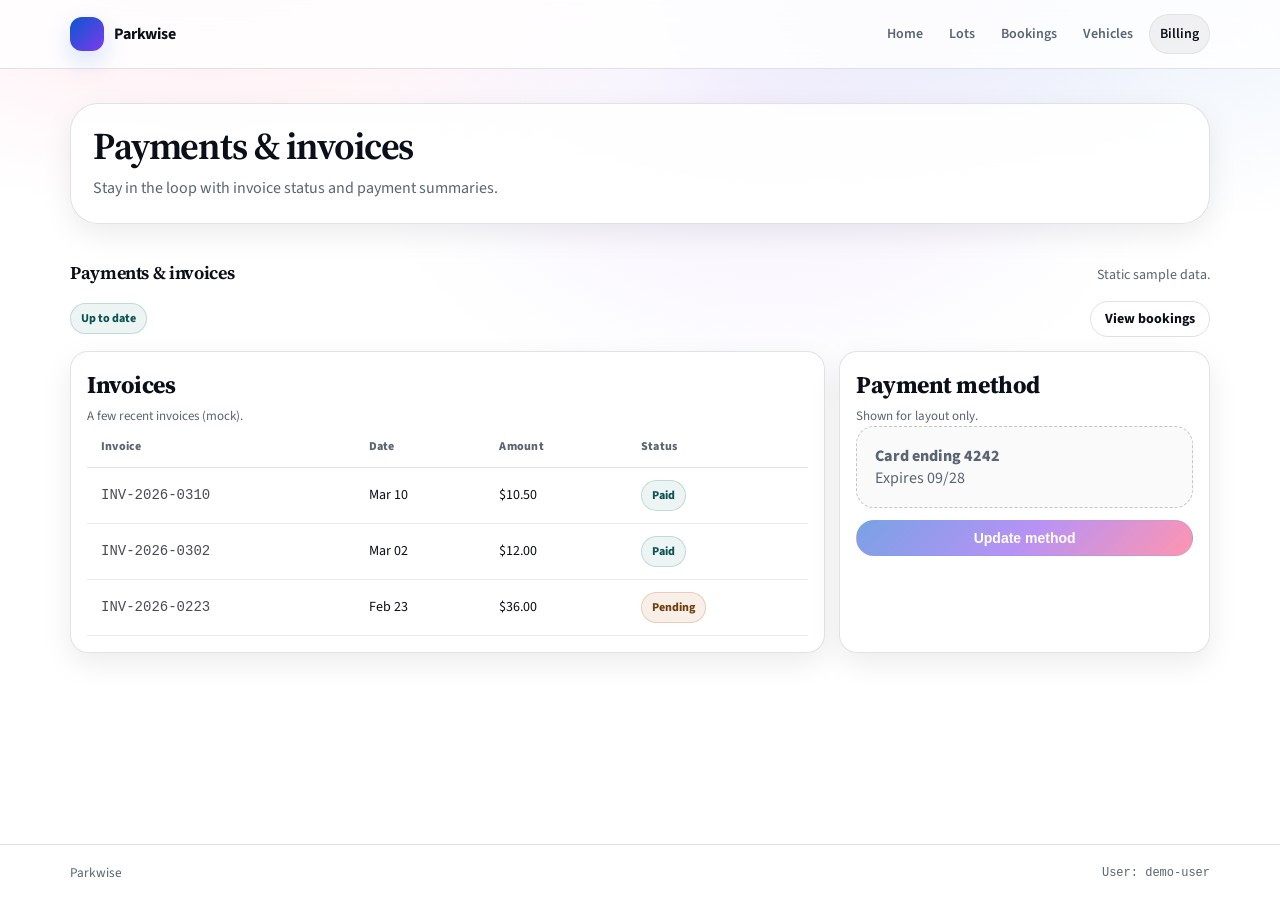
==== billing.html @ 49aec295 "Converted to just html css" ====
<!doctype html>
<html lang="en">
  <head>
    <meta charset="UTF-8" />
    <meta name="viewport" content="width=device-width, initial-scale=1.0" />
    <meta name="color-scheme" content="light" />
    <title>Billing — Parkwise</title>
    <meta name="description" content="Payments and invoices." />
    <link rel="preconnect" href="https://fonts.googleapis.com" />
    <link rel="preconnect" href="https://fonts.gstatic.com" crossorigin />
    <link
      href="https://fonts.googleapis.com/css2?family=Source+Sans+3:wght@400;600;700&family=Source+Serif+4:wght@500;650;700&display=swap"
      rel="stylesheet"
    />
    <link rel="stylesheet" href="./styles.css" />
  </head>
  <body>
    <a class="skip-link" href="#main">Skip to content</a>
    <div class="app-shell">
      <header class="topbar">
        <div class="container">
          <div class="topbar-inner">
            <a class="brand" href="./index.html">
              <span class="brand-mark" aria-hidden="true"></span>
              <span>Parkwise</span>
            </a>
            <nav class="nav" aria-label="Primary">
              <a href="./index.html">Home</a>
              <a href="./lots.html">Lots</a>
              <a href="./bookings.html">Bookings</a>
              <a href="./vehicles.html">Vehicles</a>
              <a href="./billing.html" aria-current="page">Billing</a>
            </nav>
          </div>
        </div>
      </header>

      <main id="main">
        <section class="page-hero">
          <div class="container">
            <div class="page-hero-card">
              <h1 class="page-hero-title">Payments &amp; invoices</h1>
              <p class="page-hero-sub">Stay in the loop with invoice status and payment summaries.</p>
            </div>
          </div>
        </section>

        <section class="section">
          <div class="container">
            <div class="section-head">
              <h1 class="section-title">Payments &amp; invoices</h1>
              <p class="section-sub">Static sample data.</p>
            </div>

            <div class="toolbar">
              <div class="toolbar-left">
                <span class="badge badge--success">Up to date</span>
              </div>
              <div class="toolbar-right">
                <a class="btn btn--ghost" href="./bookings.html">View bookings</a>
              </div>
            </div>

            <div class="grid">
              <div class="card" style="grid-column: span 8;">
                <div class="card-body">
                  <h2 class="card-title">Invoices</h2>
                  <p class="card-meta">A few recent invoices (mock).</p>
                  <table class="table" aria-label="Invoices table">
                    <thead>
                      <tr>
                        <th>Invoice</th>
                        <th>Date</th>
                        <th>Amount</th>
                        <th>Status</th>
                      </tr>
                    </thead>
                    <tbody>
                      <tr>
                        <td class="mono">INV-2026-0310</td>
                        <td>Mar 10</td>
                        <td>$10.50</td>
                        <td><span class="badge badge--success">Paid</span></td>
                      </tr>
                      <tr>
                        <td class="mono">INV-2026-0302</td>
                        <td>Mar 02</td>
                        <td>$12.00</td>
                        <td><span class="badge badge--success">Paid</span></td>
                      </tr>
                      <tr>
                        <td class="mono">INV-2026-0223</td>
                        <td>Feb 23</td>
                        <td>$36.00</td>
                        <td><span class="badge badge--warning">Pending</span></td>
                      </tr>
                    </tbody>
                  </table>
                </div>
              </div>

              <div class="card" style="grid-column: span 4;">
                <div class="card-body">
                  <h2 class="card-title">Payment method</h2>
                  <p class="card-meta">Shown for layout only.</p>
                  <div class="empty">
                    <div style="font-weight: 800;">Card ending 4242</div>
                    <div>Expires 09/28</div>
                  </div>
                  <div class="card-row">
                    <button class="btn btn--block btn--primary" type="button" disabled>Update method</button>
                  </div>
                </div>
              </div>
            </div>
          </div>
        </section>
      </main>

      <footer class="footer">
        <div class="container">
          <div class="footer-inner">
            <small>Parkwise</small>
            <small class="mono">User: demo-user</small>
          </div>
        </div>
      </footer>
    </div>
  </body>
</html>
---- styles.css ----
/* Typography inspired by Adobe Careers University layout. */
:root{
  --bg: #ffffff;
  --bg-elev: #fbfbfd;
  --bg-soft: #f6f7fb;
  --text: #0b0f19;
  --muted: #5a6473;
  --border: rgba(15, 23, 42, .12);
  --shadow: 0 18px 50px rgba(2, 6, 23, .08);
  --shadow-soft: 0 10px 30px rgba(2, 6, 23, .08);
  --focus: 2px solid rgba(11, 87, 208, .50);

  --brand: #0b57d0;
  --brand-2: #7c3aed;
  --accent: #ff2e63;
  --success: #0f766e;
  --warning: #b45309;
  --danger: #b42318;

  --radius-sm: 12px;
  --radius-md: 18px;
  --radius-lg: 28px;

  --container: 1180px;
  --gutter: 20px;

  --font-sans: "Source Sans 3", ui-sans-serif, system-ui, -apple-system, "Segoe UI", Roboto, Helvetica, Arial, "Apple Color Emoji","Segoe UI Emoji";
  --font-serif: "Source Serif 4", ui-serif, Georgia, Cambria, "Times New Roman", Times, serif;
  --font: var(--font-sans);
  --mono: ui-monospace, SFMono-Regular, Menlo, Monaco, Consolas, "Liberation Mono", "Courier New", monospace;
}

*{ box-sizing: border-box; }
html, body{ height: 100%; }
body{
  margin: 0;
  font-family: var(--font);
  color: var(--text);
  background:
    radial-gradient(900px 560px at 16% -10%, rgba(255, 46, 99, .12), transparent 55%),
    radial-gradient(950px 620px at 86% -14%, rgba(11, 87, 208, .12), transparent 58%),
    radial-gradient(700px 520px at 60% 12%, rgba(124, 58, 237, .08), transparent 60%),
    var(--bg);
}

a{ color: inherit; text-decoration: none; }
a:hover{ text-decoration: none; }

h1, h2, h3{
  font-family: var(--font-serif);
  font-weight: 650;
  letter-spacing: -0.03em;
}

p{ line-height: 1.6; }

.skip-link{
  position: absolute;
  top: 10px;
  left: 10px;
  padding: 10px 12px;
  border-radius: 10px;
  background: var(--bg);
  border: 1px solid var(--border);
  box-shadow: var(--shadow-soft);
  transform: translateY(-200%);
  transition: transform .18s ease;
  z-index: 9999;
}
.skip-link:focus{ transform: translateY(0); outline: none; }

.container{
  max-width: var(--container);
  margin: 0 auto;
  padding: 0 var(--gutter);
}

.app-shell{
  min-height: 100%;
  display: flex;
  flex-direction: column;
}

.topbar{
  position: sticky;
  top: 0;
  z-index: 50;
  background: rgba(255, 255, 255, .82);
  backdrop-filter: blur(14px);
  border-bottom: 1px solid var(--border);
}
.topbar-inner{
  display: flex;
  align-items: center;
  justify-content: space-between;
  gap: 14px;
  padding: 14px 0;
}
.brand{
  display: flex;
  align-items: center;
  gap: 10px;
  font-weight: 700;
  letter-spacing: -0.01em;
}
.brand-mark{
  width: 34px;
  height: 34px;
  border-radius: 12px;
  background: linear-gradient(135deg, rgba(11, 87, 208, 1), rgba(124, 58, 237, 1));
  box-shadow: 0 10px 26px rgba(11,87,208,.18);
}
.nav{
  display: flex;
  align-items: center;
  gap: 6px;
  flex-wrap: wrap;
}
.nav a{
  padding: 9px 10px;
  border-radius: 999px;
  color: var(--muted);
  font-weight: 600;
  font-size: 14px;
}
.nav a[aria-current="page"]{
  color: var(--text);
  background: rgba(2, 6, 23, .05);
  border: 1px solid rgba(2, 6, 23, .06);
}

.nav a:focus{ outline: var(--focus); outline-offset: 2px; }

main{
  flex: 1 1 auto;
}

.hero{
  padding: 54px 0 10px;
}
.hero-grid{
  display: grid;
  grid-template-columns: 1.2fr .8fr;
  gap: 22px;
  align-items: stretch;
}
.hero-card{
  border: 1px solid var(--border);
  background: linear-gradient(180deg, rgba(255,255,255,.86), rgba(255,255,255,.96));
  border-radius: var(--radius-lg);
  padding: 28px;
  box-shadow: var(--shadow-soft);
  overflow: hidden;
  position: relative;
}
.hero-card::before{
  content: "";
  position: absolute;
  inset: -80px -80px auto auto;
  width: 320px;
  height: 320px;
  border-radius: 999px;
  background: radial-gradient(circle at 30% 30%, rgba(255, 46, 99, .16), rgba(124, 58, 237, .14), rgba(11, 87, 208, .12), transparent 72%);
  filter: blur(2px);
}
.hero h1{
  margin: 0 0 10px;
  font-size: clamp(34px, 4.2vw, 56px);
  letter-spacing: -0.05em;
  line-height: 1.05;
}
.hero p{
  margin: 0 0 18px;
  max-width: 62ch;
  color: var(--muted);
  line-height: 1.55;
}
.hero-aside{
  border: 1px solid var(--border);
  background: linear-gradient(180deg, rgba(246, 247, 251, .76), rgba(255, 255, 255, .86));
  border-radius: var(--radius-lg);
  padding: 18px;
  box-shadow: var(--shadow-soft);
}

.hero-media{
  border: 1px solid rgba(15, 23, 42, .10);
  background: var(--bg-soft);
  border-radius: var(--radius-lg);
  overflow: hidden;
  box-shadow: var(--shadow-soft);
}
.hero-media img{
  width: 100%;
  height: 100%;
  object-fit: cover;
  display: block;
}

.page-hero{
  padding: 34px 0 8px;
}
.page-hero-grid{
  display: grid;
  grid-template-columns: 1.25fr .75fr;
  gap: 18px;
  align-items: stretch;
}
.page-hero-card{
  border: 1px solid var(--border);
  background: linear-gradient(180deg, rgba(255,255,255,.86), rgba(255,255,255,.96));
  border-radius: var(--radius-lg);
  padding: 22px;
  box-shadow: var(--shadow-soft);
}
.page-hero-title{
  margin: 0 0 8px;
  font-size: clamp(26px, 3.0vw, 38px);
  line-height: 1.1;
}
.page-hero-sub{
  margin: 0;
  color: var(--muted);
  max-width: 66ch;
}
.page-hero-media{
  border: 1px solid rgba(15, 23, 42, .10);
  background: var(--bg-soft);
  border-radius: var(--radius-lg);
  overflow: hidden;
  box-shadow: var(--shadow-soft);
}
.page-hero-media img{
  width: 100%;
  height: 100%;
  display: block;
  object-fit: cover;
}
.stat{
  display: grid;
  grid-template-columns: 1fr auto;
  align-items: baseline;
  padding: 12px 12px;
  border-radius: 14px;
  border: 1px solid rgba(2, 6, 23, .06);
  background: rgba(255, 255, 255, .7);
}
.stat + .stat{ margin-top: 10px; }
.stat .stat-key{ font-size: 13px; color: var(--muted); font-weight: 600; }
.stat .stat-value{ font-size: 20px; font-weight: 760; letter-spacing: -0.03em; }

.section{
  padding: 18px 0 40px;
}
.section-head{
  display: flex;
  align-items: baseline;
  justify-content: space-between;
  gap: 12px;
  margin: 10px 0 14px;
}
.section-title{
  margin: 0;
  font-size: 18px;
  letter-spacing: -0.02em;
}
.section-sub{
  margin: 0;
  color: var(--muted);
  font-size: 14px;
}

.grid{
  display: grid;
  grid-template-columns: repeat(12, 1fr);
  gap: 14px;
}

.card{
  border: 1px solid var(--border);
  background: rgba(255,255,255,.86);
  border-radius: var(--radius-md);
  box-shadow: var(--shadow-soft);
  overflow: hidden;
}

.card-media{
  aspect-ratio: 16 / 9;
  background: var(--bg-soft);
  border-bottom: 1px solid rgba(15, 23, 42, .08);
}
.card-media img{
  width: 100%;
  height: 100%;
  object-fit: cover;
  display: block;
}
.card-body{ padding: 16px; }
.card-title{
  margin: 0 0 6px;
  font-weight: 740;
  letter-spacing: -0.02em;
}
.card-meta{
  margin: 0;
  color: var(--muted);
  font-size: 13px;
  line-height: 1.45;
}
.card-row{
  display: flex;
  align-items: center;
  justify-content: space-between;
  gap: 12px;
  margin-top: 12px;
}

.pill-row{
  display: flex;
  flex-wrap: wrap;
  gap: 8px;
  margin-top: 10px;
}
.pill{
  display: inline-flex;
  align-items: center;
  gap: 6px;
  font-size: 12px;
  font-weight: 650;
  color: rgba(2, 6, 23, .78);
  padding: 6px 10px;
  border-radius: 999px;
  border: 1px solid rgba(2, 6, 23, .10);
  background: rgba(2, 6, 23, .03);
}
.dot{
  width: 7px;
  height: 7px;
  border-radius: 999px;
  background: rgba(2, 6, 23, .35);
}
.dot--success{ background: rgba(15, 118, 110, .9); }
.dot--warning{ background: rgba(180, 83, 9, .9); }
.dot--danger{ background: rgba(180, 35, 24, .9); }

.btn{
  border: 1px solid rgba(2, 6, 23, .12);
  background: rgba(255,255,255,.9);
  color: var(--text);
  font-weight: 700;
  border-radius: 999px;
  padding: 10px 14px;
  cursor: pointer;
  transition: transform .06s ease, box-shadow .16s ease, background .16s ease;
  display: inline-flex;
  align-items: center;
  justify-content: center;
  gap: 8px;
  font-size: 14px;
  line-height: 1;
  user-select: none;
}
.btn:hover{
  background: rgba(2, 6, 23, .03);
  box-shadow: 0 12px 24px rgba(2, 6, 23, .10);
}
.btn:active{ transform: translateY(1px); }
.btn:focus{ outline: var(--focus); outline-offset: 2px; }
.btn--primary{
  border: 1px solid rgba(11, 87, 208, .20);
  background: linear-gradient(135deg, rgba(11, 87, 208, 1), rgba(124, 58, 237, 1), rgba(255, 46, 99, .92));
  color: #fff;
}
.btn--primary:hover{
  box-shadow: 0 16px 30px rgba(11,87,208,.22);
}
.btn--danger{
  border: 1px solid rgba(180, 35, 24, .22);
  background: rgba(180, 35, 24, .08);
  color: rgba(120, 15, 10, .98);
}
.btn--ghost{
  background: transparent;
  border: 1px solid rgba(2,6,23,.12);
}
.btn--small{ padding: 8px 12px; font-size: 13px; }
.btn--block{ width: 100%; }
.btn[disabled]{ opacity: .55; cursor: not-allowed; box-shadow: none; }

.form{
  display: grid;
  gap: 12px;
}
.form-row{
  display: grid;
  grid-template-columns: 1fr 1fr;
  gap: 12px;
}
.field label{
  display: block;
  font-size: 12px;
  color: var(--muted);
  margin-bottom: 6px;
  font-weight: 700;
}
.control{
  width: 100%;
  padding: 11px 12px;
  border-radius: 14px;
  border: 1px solid rgba(2,6,23,.14);
  background: rgba(255,255,255,.92);
  font: inherit;
  font-size: 14px;
  color: var(--text);
}
.control:focus{
  outline: var(--focus);
  outline-offset: 2px;
}
.control::placeholder{ color: rgba(90, 100, 115, .75); }

.toolbar{
  display: flex;
  align-items: center;
  justify-content: space-between;
  gap: 10px;
  flex-wrap: wrap;
  margin: 10px 0 14px;
}
.toolbar-left, .toolbar-right{
  display: flex;
  align-items: center;
  gap: 10px;
  flex-wrap: wrap;
}

.table{
  width: 100%;
  border-collapse: collapse;
}
.table th{
  text-align: left;
  font-size: 12px;
  color: var(--muted);
  letter-spacing: .02em;
  font-weight: 800;
  padding: 12px 14px;
  border-bottom: 1px solid rgba(2,6,23,.10);
}
.table td{
  padding: 12px 14px;
  border-bottom: 1px solid rgba(2,6,23,.08);
  font-size: 14px;
}
.table tr:hover td{
  background: rgba(2, 6, 23, .02);
}
.mono{ font-family: var(--mono); font-size: 12px; color: rgba(2,6,23,.72); }

.badge{
  display: inline-flex;
  align-items: center;
  gap: 6px;
  font-size: 12px;
  font-weight: 750;
  padding: 6px 10px;
  border-radius: 999px;
  border: 1px solid rgba(2, 6, 23, .10);
  background: rgba(2, 6, 23, .03);
}
.badge--success{ border-color: rgba(15,118,110,.20); background: rgba(15,118,110,.08); color: rgba(7,79,76,.98); }
.badge--warning{ border-color: rgba(180,83,9,.22); background: rgba(180,83,9,.09); color: rgba(107,58,7,.98); }
.badge--danger{ border-color: rgba(180,35,24,.22); background: rgba(180,35,24,.09); color: rgba(120,15,10,.98); }

.footer{
  border-top: 1px solid var(--border);
  background: rgba(255,255,255,.78);
}
.footer-inner{
  padding: 18px 0;
  display: flex;
  align-items: center;
  justify-content: space-between;
  gap: 12px;
  flex-wrap: wrap;
}
.footer small{ color: var(--muted); }

.toast-host{
  position: fixed;
  right: 16px;
  bottom: 16px;
  display: grid;
  gap: 10px;
  z-index: 120;
}
.toast{
  width: min(420px, calc(100vw - 32px));
  border-radius: 16px;
  border: 1px solid rgba(2,6,23,.14);
  background: rgba(255,255,255,.92);
  box-shadow: var(--shadow);
  padding: 12px 12px;
  display: grid;
  grid-template-columns: 1fr auto;
  gap: 10px;
  align-items: start;
}
.toast .toast-title{ font-weight: 800; margin: 0 0 4px; letter-spacing: -0.01em; }
.toast .toast-message{ margin: 0; color: var(--muted); font-size: 13px; line-height: 1.45; }

.modal-backdrop{
  position: fixed;
  inset: 0;
  background: rgba(2, 6, 23, .46);
  backdrop-filter: blur(8px);
  display: grid;
  place-items: center;
  z-index: 110;
  padding: 20px;
}
.modal{
  width: min(720px, 100%);
  border-radius: 22px;
  border: 1px solid rgba(255,255,255,.18);
  background: rgba(255,255,255,.96);
  box-shadow: var(--shadow);
  overflow: hidden;
}
.modal-head{
  padding: 14px 16px;
  display: flex;
  align-items: center;
  justify-content: space-between;
  gap: 12px;
  border-bottom: 1px solid rgba(2,6,23,.10);
}
.modal-head h3{
  margin: 0;
  font-size: 15px;
  letter-spacing: -0.02em;
}
.modal-body{ padding: 16px; }
.modal-foot{
  padding: 14px 16px;
  display: flex;
  justify-content: flex-end;
  gap: 10px;
  border-top: 1px solid rgba(2,6,23,.10);
}

.empty{
  border: 1px dashed rgba(2,6,23,.22);
  background: rgba(2,6,23,.02);
  border-radius: 18px;
  padding: 18px;
  color: var(--muted);
}

.noscript{
  margin: 14px;
  padding: 12px 14px;
  border-radius: 14px;
  border: 1px solid rgba(180,35,24,.22);
  background: rgba(180,35,24,.08);
  color: rgba(120,15,10,.98);
}

@media (max-width: 920px){
  .hero-grid{ grid-template-columns: 1fr; }
  .page-hero-grid{ grid-template-columns: 1fr; }
  .form-row{ grid-template-columns: 1fr; }
}
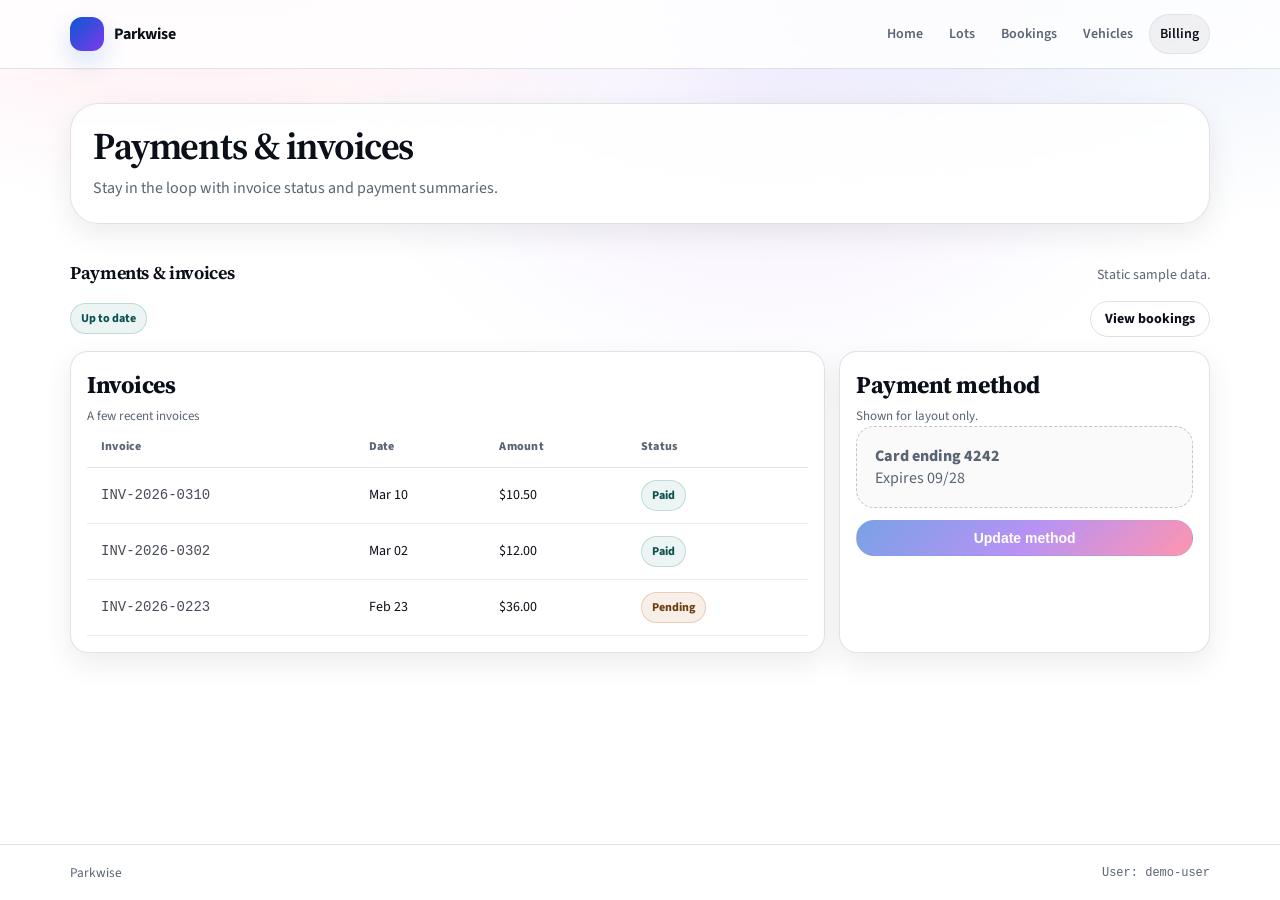
==== commit 9ad23837: "Improved UI" ====
--- a/billing.html
+++ b/billing.html
@@ -65,7 +65,7 @@
               <div class="card" style="grid-column: span 8;">
                 <div class="card-body">
                   <h2 class="card-title">Invoices</h2>
-                  <p class="card-meta">A few recent invoices (mock).</p>
+                  <p class="card-meta">A few recent invoices</p>
                   <table class="table" aria-label="Invoices table">
                     <thead>
                       <tr>
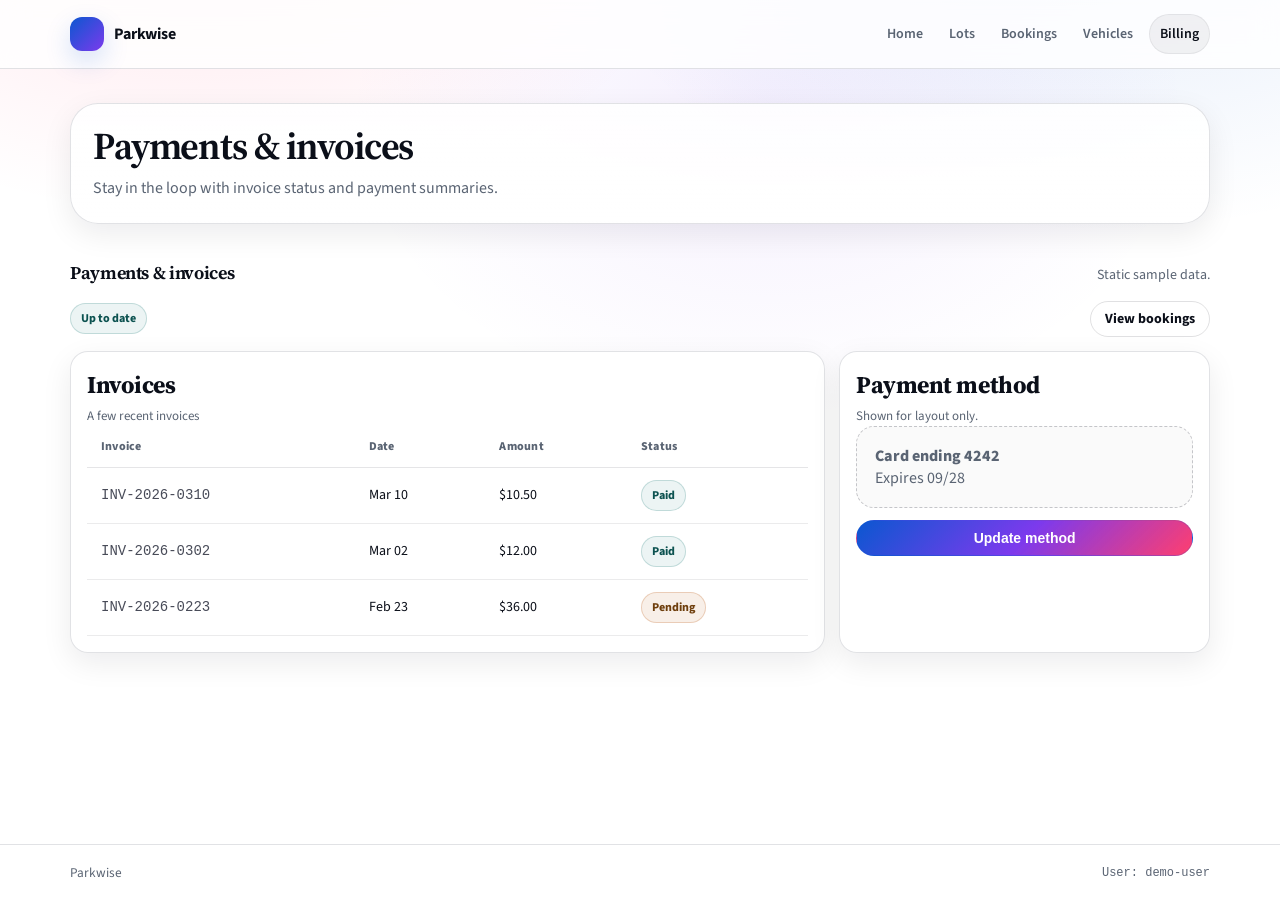
==== commit 922f6ad5: "Added js" ====
--- a/billing.html
+++ b/billing.html
@@ -108,7 +108,7 @@
                     <div>Expires 09/28</div>
                   </div>
                   <div class="card-row">
-                    <button class="btn btn--block btn--primary" type="button" disabled>Update method</button>
+                    <button class="btn btn--block btn--primary" type="button" data-action="update-payment">Update method</button>
                   </div>
                 </div>
               </div>
@@ -126,5 +126,6 @@
         </div>
       </footer>
     </div>
+    <script type="module" src="./js/main.js"></script>
   </body>
 </html>
--- a/styles.css
+++ b/styles.css
@@ -1,4 +1,3 @@
-/* Typography inspired by Adobe Careers University layout. */
 :root{
   --bg: #ffffff;
   --bg-elev: #fbfbfd;
@@ -296,6 +295,61 @@
   display: block;
 }
 .card-body{ padding: 16px; }
+
+.slot-grid{
+  display: flex;
+  flex-wrap: wrap;
+  gap: 10px;
+}
+.slot-option{
+  cursor: pointer;
+  border: 1px solid rgba(2,6,23,.12);
+  background: rgba(255,255,255,.9);
+  padding: 10px 14px;
+  border-radius: 12px;
+  font-weight: 600;
+  font-size: 14px;
+}
+.slot-option:hover{ background: rgba(2,6,23,.04); }
+.slot-option--selected{
+  border-color: var(--brand);
+  background: rgba(11,87,208,.08);
+  color: var(--brand);
+}
+.slot-type-btn{
+  cursor: pointer;
+  border: 1px solid rgba(2,6,23,.12);
+  background: rgba(255,255,255,.9);
+  padding: 8px 14px;
+  border-radius: 999px;
+  font-weight: 600;
+  font-size: 14px;
+}
+.slot-type-btn[aria-selected="true"]{
+  border-color: var(--brand);
+  background: rgba(11,87,208,.08);
+  color: var(--brand);
+}
+
+.payment-layout{
+  display: grid;
+  grid-template-columns: 1fr 1.2fr;
+  gap: 24px;
+  align-items: start;
+}
+@media (max-width: 720px){ .payment-layout{ grid-template-columns: 1fr; } }
+.payment-order{ max-width: 360px; }
+.payment-summary{
+  margin: 0;
+  display: grid;
+  grid-template-columns: 1fr auto;
+  gap: 8px 24px;
+  font-size: 14px;
+}
+.payment-summary dt{ color: var(--muted); font-weight: 600; }
+.payment-summary dd{ margin: 0; }
+.payment-summary .payment-total{ font-size: 16px; font-weight: 700; margin-top: 10px; padding-top: 10px; border-top: 1px solid var(--border); }
+.payment-form-card{ max-width: 420px; }
 .card-title{
   margin: 0 0 6px;
   font-weight: 740;
@@ -508,6 +562,9 @@
 }
 .toast .toast-title{ font-weight: 800; margin: 0 0 4px; letter-spacing: -0.01em; }
 .toast .toast-message{ margin: 0; color: var(--muted); font-size: 13px; line-height: 1.45; }
+.toast--success{ border-color: rgba(15,118,110,.25); background: rgba(15,118,110,.06); }
+.toast--error{ border-color: rgba(180,35,24,.25); background: rgba(180,35,24,.06); }
+.toast--info{ border-color: rgba(11,87,208,.2); background: rgba(11,87,208,.04); }
 
 .modal-backdrop{
   position: fixed;
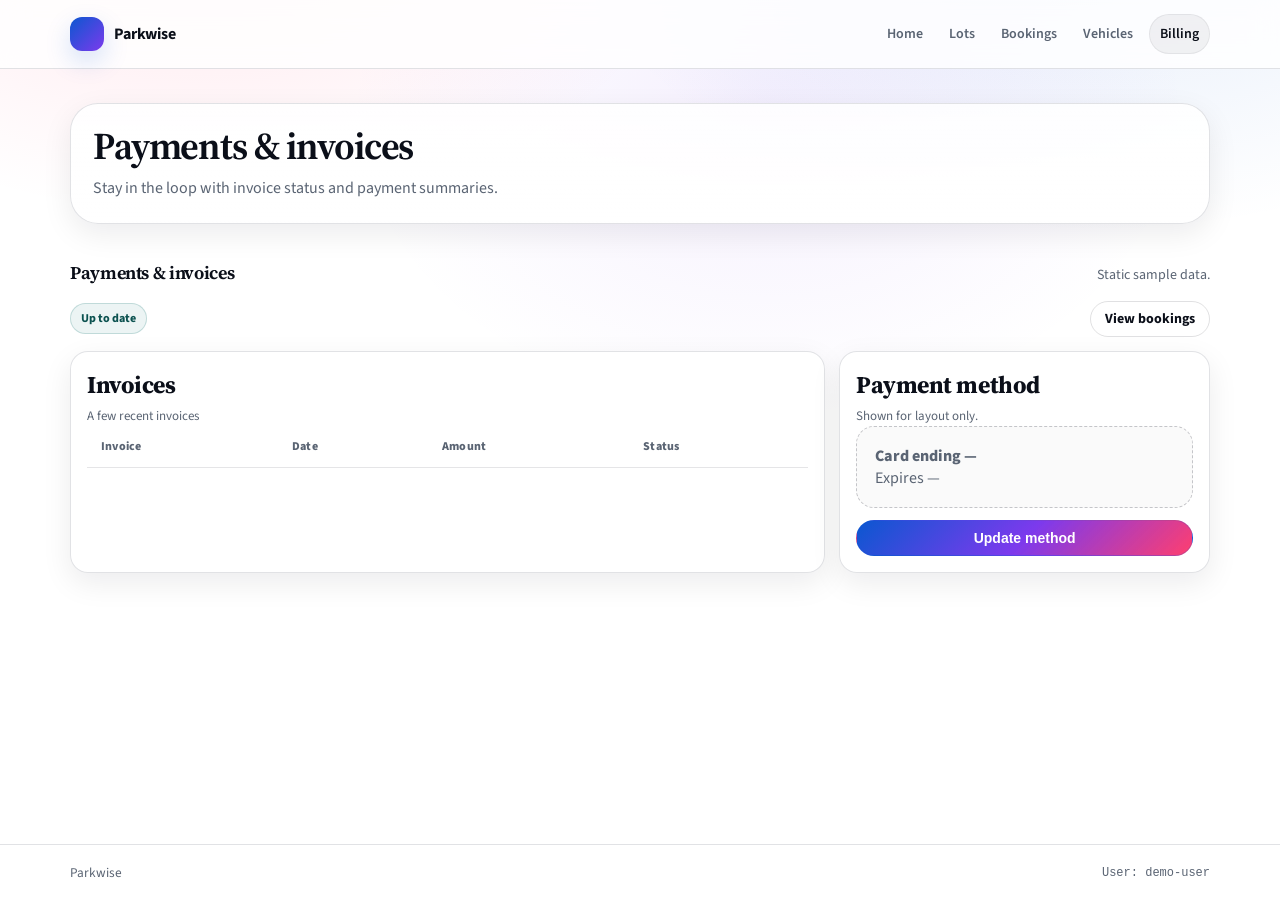
==== commit 22b14f20: "Updated to use local storage" ====
--- a/billing.html
+++ b/billing.html
@@ -75,25 +75,7 @@
                         <th>Status</th>
                       </tr>
                     </thead>
-                    <tbody>
-                      <tr>
-                        <td class="mono">INV-2026-0310</td>
-                        <td>Mar 10</td>
-                        <td>$10.50</td>
-                        <td><span class="badge badge--success">Paid</span></td>
-                      </tr>
-                      <tr>
-                        <td class="mono">INV-2026-0302</td>
-                        <td>Mar 02</td>
-                        <td>$12.00</td>
-                        <td><span class="badge badge--success">Paid</span></td>
-                      </tr>
-                      <tr>
-                        <td class="mono">INV-2026-0223</td>
-                        <td>Feb 23</td>
-                        <td>$36.00</td>
-                        <td><span class="badge badge--warning">Pending</span></td>
-                      </tr>
+                    <tbody data-invoices-list>
                     </tbody>
                   </table>
                 </div>
@@ -103,9 +85,9 @@
                 <div class="card-body">
                   <h2 class="card-title">Payment method</h2>
                   <p class="card-meta">Shown for layout only.</p>
-                  <div class="empty">
-                    <div style="font-weight: 800;">Card ending 4242</div>
-                    <div>Expires 09/28</div>
+                  <div class="empty" data-payment-summary>
+                    <div style="font-weight: 800;">Card ending —</div>
+                    <div>Expires —</div>
                   </div>
                   <div class="card-row">
                     <button class="btn btn--block btn--primary" type="button" data-action="update-payment">Update method</button>
--- a/styles.css
+++ b/styles.css
@@ -387,6 +387,14 @@
   border: 1px solid rgba(2, 6, 23, .10);
   background: rgba(2, 6, 23, .03);
 }
+
+/* Ensure selected slot styling wins over generic .pill styling */
+.slot-option.slot-option--selected{
+  border-color: var(--brand);
+  background: rgba(11,87,208,.10);
+  color: var(--brand);
+  box-shadow: 0 0 0 3px rgba(11,87,208,.18);
+}
 .dot{
   width: 7px;
   height: 7px;
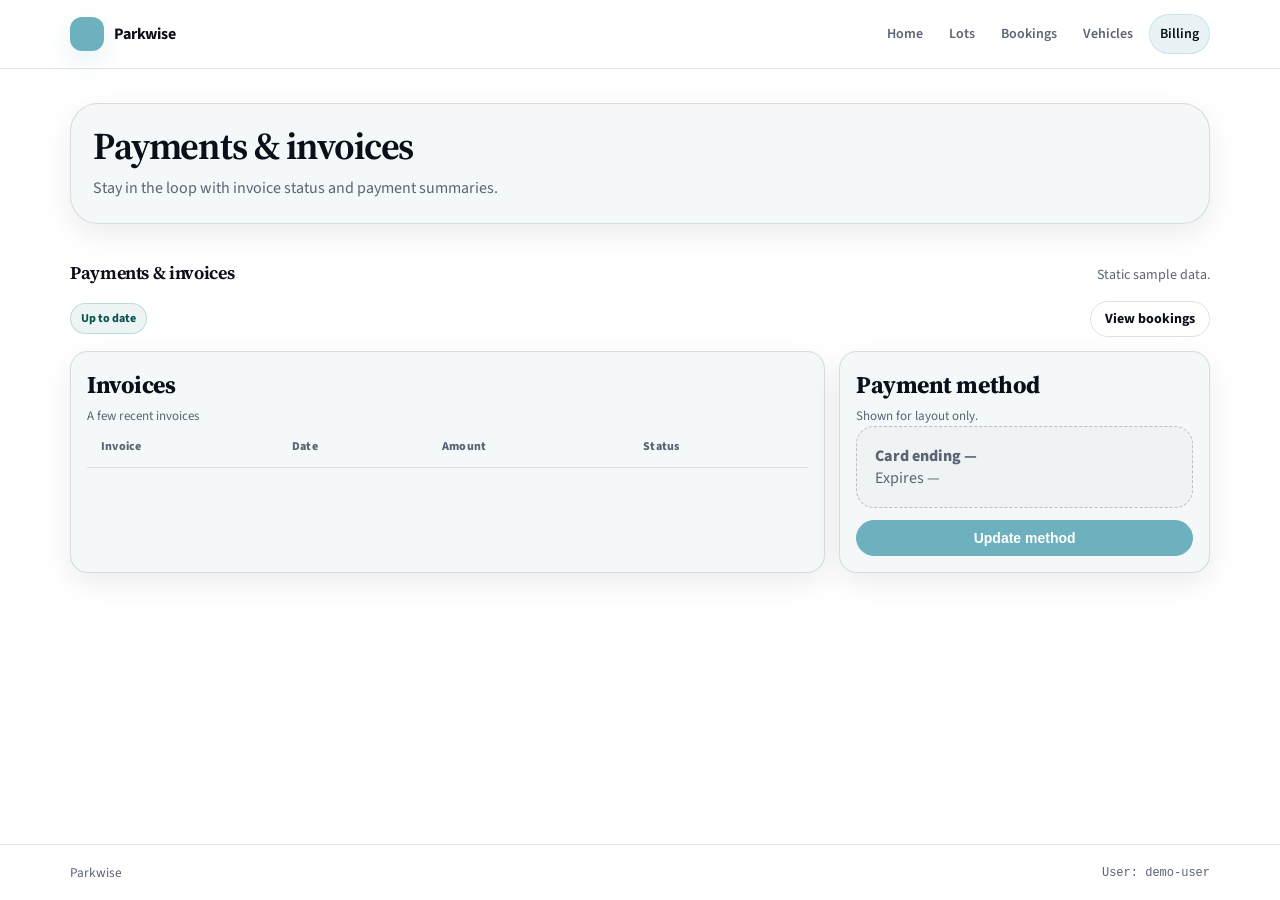
==== commit ccdc1c5d: "Updated CSS and added more functionalities" ====
--- a/billing.html
+++ b/billing.html
@@ -62,7 +62,7 @@
             </div>
 
             <div class="grid">
-              <div class="card" style="grid-column: span 8;">
+              <div class="card grid-span-8">
                 <div class="card-body">
                   <h2 class="card-title">Invoices</h2>
                   <p class="card-meta">A few recent invoices</p>
@@ -81,12 +81,12 @@
                 </div>
               </div>
 
-              <div class="card" style="grid-column: span 4;">
+              <div class="card grid-span-4">
                 <div class="card-body">
                   <h2 class="card-title">Payment method</h2>
                   <p class="card-meta">Shown for layout only.</p>
                   <div class="empty" data-payment-summary>
-                    <div style="font-weight: 800;">Card ending —</div>
+                    <div class="font-weight-800">Card ending —</div>
                     <div>Expires —</div>
                   </div>
                   <div class="card-row">
--- a/styles.css
+++ b/styles.css
@@ -1,20 +1,20 @@
 :root{
   --bg: #ffffff;
-  --bg-elev: #fbfbfd;
-  --bg-soft: #f6f7fb;
+  --bg-elev: #f4f8f8;
+  --bg-soft: #ffeaec;
   --text: #0b0f19;
   --muted: #5a6473;
   --border: rgba(15, 23, 42, .12);
   --shadow: 0 18px 50px rgba(2, 6, 23, .08);
   --shadow-soft: 0 10px 30px rgba(2, 6, 23, .08);
-  --focus: 2px solid rgba(11, 87, 208, .50);
-
-  --brand: #0b57d0;
-  --brand-2: #7c3aed;
-  --accent: #ff2e63;
-  --success: #0f766e;
-  --warning: #b45309;
-  --danger: #b42318;
+  --focus: 2px solid rgba(109, 177, 191, .50);
+
+  --brand: #6DB1BF;
+  --brand-2: #3F6C51;
+  --accent: #F39A9D;
+  --success: #3F6C51;
+  --warning: #F39A9D;
+  --danger: #B42318;
 
   --radius-sm: 12px;
   --radius-md: 18px;
@@ -35,11 +35,7 @@
   margin: 0;
   font-family: var(--font);
   color: var(--text);
-  background:
-    radial-gradient(900px 560px at 16% -10%, rgba(255, 46, 99, .12), transparent 55%),
-    radial-gradient(950px 620px at 86% -14%, rgba(11, 87, 208, .12), transparent 58%),
-    radial-gradient(700px 520px at 60% 12%, rgba(124, 58, 237, .08), transparent 60%),
-    var(--bg);
+  background: var(--bg);
 }
 
 a{ color: inherit; text-decoration: none; }
@@ -84,8 +80,7 @@
   position: sticky;
   top: 0;
   z-index: 50;
-  background: rgba(255, 255, 255, .82);
-  backdrop-filter: blur(14px);
+  background: rgba(255, 255, 255, .95);
   border-bottom: 1px solid var(--border);
 }
 .topbar-inner{
@@ -106,8 +101,8 @@
   width: 34px;
   height: 34px;
   border-radius: 12px;
-  background: linear-gradient(135deg, rgba(11, 87, 208, 1), rgba(124, 58, 237, 1));
-  box-shadow: 0 10px 26px rgba(11,87,208,.18);
+  background: var(--brand);
+  box-shadow: 0 10px 26px rgba(109,177,191,.18);
 }
 .nav{
   display: flex;
@@ -124,8 +119,8 @@
 }
 .nav a[aria-current="page"]{
   color: var(--text);
-  background: rgba(2, 6, 23, .05);
-  border: 1px solid rgba(2, 6, 23, .06);
+  background: rgba(109,177,191,.15);
+  border: 1px solid rgba(109,177,191,.25);
 }
 
 .nav a:focus{ outline: var(--focus); outline-offset: 2px; }
@@ -145,22 +140,16 @@
 }
 .hero-card{
   border: 1px solid var(--border);
-  background: linear-gradient(180deg, rgba(255,255,255,.86), rgba(255,255,255,.96));
+  background: var(--bg-elev);
   border-radius: var(--radius-lg);
   padding: 28px;
   box-shadow: var(--shadow-soft);
   overflow: hidden;
   position: relative;
 }
+
 .hero-card::before{
-  content: "";
-  position: absolute;
-  inset: -80px -80px auto auto;
-  width: 320px;
-  height: 320px;
-  border-radius: 999px;
-  background: radial-gradient(circle at 30% 30%, rgba(255, 46, 99, .16), rgba(124, 58, 237, .14), rgba(11, 87, 208, .12), transparent 72%);
-  filter: blur(2px);
+  display: none;
 }
 .hero h1{
   margin: 0 0 10px;
@@ -176,7 +165,7 @@
 }
 .hero-aside{
   border: 1px solid var(--border);
-  background: linear-gradient(180deg, rgba(246, 247, 251, .76), rgba(255, 255, 255, .86));
+  background: var(--bg-elev);
   border-radius: var(--radius-lg);
   padding: 18px;
   box-shadow: var(--shadow-soft);
@@ -207,7 +196,7 @@
 }
 .page-hero-card{
   border: 1px solid var(--border);
-  background: linear-gradient(180deg, rgba(255,255,255,.86), rgba(255,255,255,.96));
+  background: var(--bg-elev);
   border-radius: var(--radius-lg);
   padding: 22px;
   box-shadow: var(--shadow-soft);
@@ -277,7 +266,7 @@
 
 .card{
   border: 1px solid var(--border);
-  background: rgba(255,255,255,.86);
+  background: var(--bg-elev);
   border-radius: var(--radius-md);
   box-shadow: var(--shadow-soft);
   overflow: hidden;
@@ -313,7 +302,7 @@
 .slot-option:hover{ background: rgba(2,6,23,.04); }
 .slot-option--selected{
   border-color: var(--brand);
-  background: rgba(11,87,208,.08);
+  background: rgba(109,177,191,.12);
   color: var(--brand);
 }
 .slot-type-btn{
@@ -327,7 +316,7 @@
 }
 .slot-type-btn[aria-selected="true"]{
   border-color: var(--brand);
-  background: rgba(11,87,208,.08);
+  background: rgba(109,177,191,.12);
   color: var(--brand);
 }
 
@@ -391,9 +380,9 @@
 /* Ensure selected slot styling wins over generic .pill styling */
 .slot-option.slot-option--selected{
   border-color: var(--brand);
-  background: rgba(11,87,208,.10);
+  background: rgba(109,177,191,.12);
   color: var(--brand);
-  box-shadow: 0 0 0 3px rgba(11,87,208,.18);
+  box-shadow: 0 0 0 3px rgba(109,177,191,.18);
 }
 .dot{
   width: 7px;
@@ -429,16 +418,16 @@
 .btn:active{ transform: translateY(1px); }
 .btn:focus{ outline: var(--focus); outline-offset: 2px; }
 .btn--primary{
-  border: 1px solid rgba(11, 87, 208, .20);
-  background: linear-gradient(135deg, rgba(11, 87, 208, 1), rgba(124, 58, 237, 1), rgba(255, 46, 99, .92));
+  border: 1px solid var(--brand);
+  background: var(--brand);
   color: #fff;
 }
 .btn--primary:hover{
-  box-shadow: 0 16px 30px rgba(11,87,208,.22);
+  box-shadow: 0 12px 20px rgba(109,177,191,.16);
 }
 .btn--danger{
-  border: 1px solid rgba(180, 35, 24, .22);
-  background: rgba(180, 35, 24, .08);
+  border: 1px solid var(--danger);
+  background: rgba(180, 35, 24, .12);
   color: rgba(120, 15, 10, .98);
 }
 .btn--ghost{
@@ -448,6 +437,29 @@
 .btn--small{ padding: 8px 12px; font-size: 13px; }
 .btn--block{ width: 100%; }
 .btn[disabled]{ opacity: .55; cursor: not-allowed; box-shadow: none; }
+
+.grid-span-4{ grid-column: span 4; }
+.grid-span-5{ grid-column: span 5; }
+.grid-span-6{ grid-column: span 6; }
+.grid-span-7{ grid-column: span 7; }
+.grid-span-8{ grid-column: span 8; }
+
+.margin-right-12{ margin-right: 12px; }
+.margin-top-8{ margin-top: 8px; }
+.margin-top-16{ margin-top: 16px; }
+.margin-top-18{ margin-top: 18px; }
+.margin-bottom-18{ margin-bottom: 18px; }
+
+.min-width-200{ min-width: 200px; }
+
+.display-none{ display: none; }
+
+.font-weight-800{ font-weight: 800; }
+
+.fare-display{
+  font-size: 18px;
+  margin-top: 4px;
+}
 
 .form{
   display: grid;
@@ -572,7 +584,7 @@
 .toast .toast-message{ margin: 0; color: var(--muted); font-size: 13px; line-height: 1.45; }
 .toast--success{ border-color: rgba(15,118,110,.25); background: rgba(15,118,110,.06); }
 .toast--error{ border-color: rgba(180,35,24,.25); background: rgba(180,35,24,.06); }
-.toast--info{ border-color: rgba(11,87,208,.2); background: rgba(11,87,208,.04); }
+.toast--info{ border-color: rgba(109,177,191,.2); background: rgba(109,177,191,.04); }
 
 .modal-backdrop{
   position: fixed;
